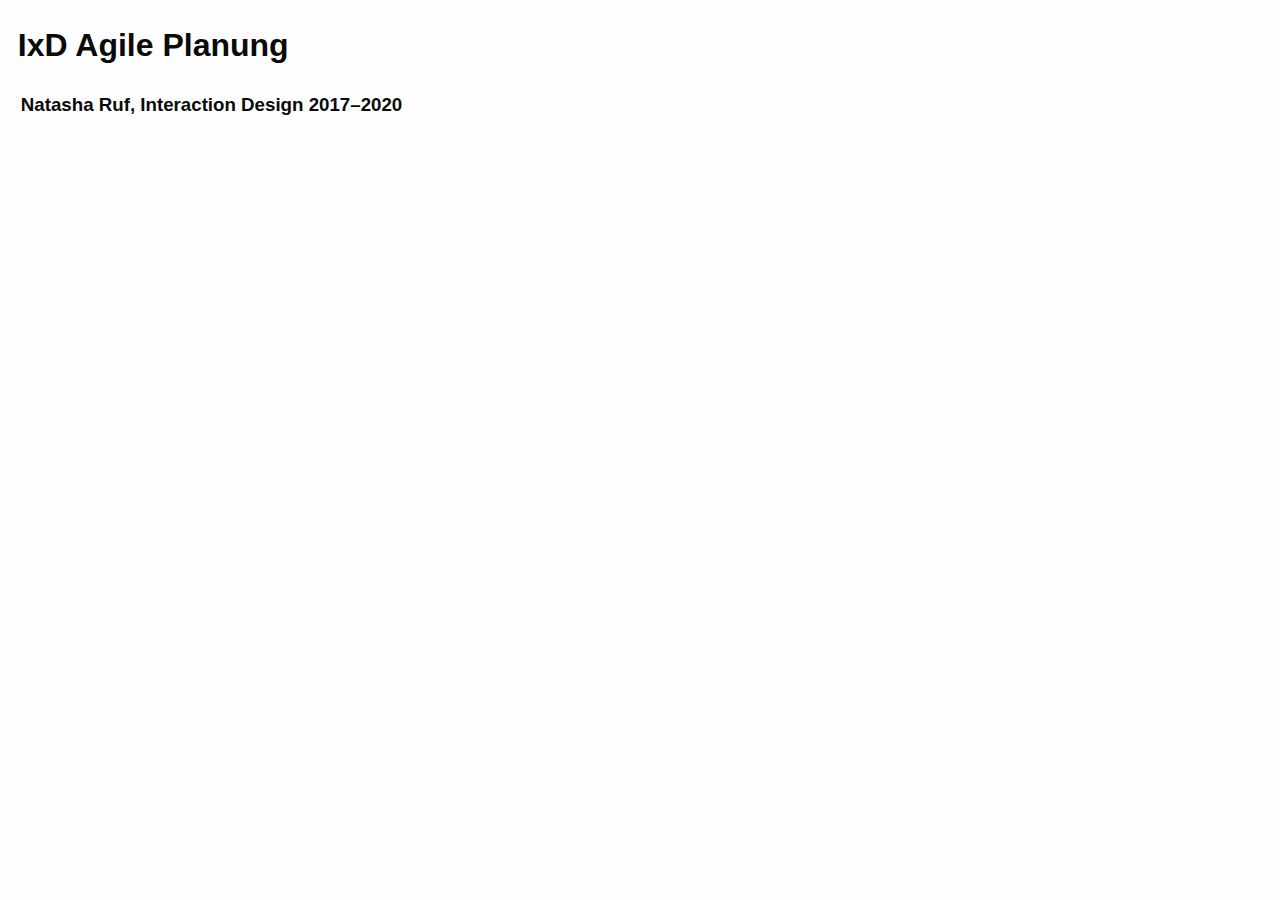
==== agileplanung.html @ 854b05c8 "diverse seiten" ====
<!doctype html>
<head>
<title> nat's dokumentation – Agile Planung </title>
  <!doctype html>
</head>
<html class="no-js" lang="en" dir="ltr">
<head>
  <meta charset="utf-8">
  <meta http-equiv="x-ua-compatible" content="ie=edge">
  <meta name="viewport" content="width=device-width, initial-scale=1.0">
  <title>Grid-3</title>
  <link rel="stylesheet" href="css/foundation.css">
  <link rel="stylesheet" href="css/app.css">
  <style>
    img{
    width:100%;
    max-width:auto !important;
    }
    .cell{
      border:0px;
    }
  </style>
</head>
<head>
  <meta charset="utf-8">
  <title>padding-left</title>
  <style>

    p { width: 30em; padding-left: 100px; border: 1px solid red; }

  </style>
  <h1>&nbsp;&nbsp;IxD Agile Planung</h1>
  <h3>&nbsp;&nbsp;&nbsp;&nbsp;Natasha Ruf, Interaction Design 2017–2020</h3>
</head>
</html>
---- css/app.css ----
.cell {
    background: rgba(200, 200, 200, 0.5);
    border:1px solid white;
}

/*img{
    width:100%;
    max-width:auto !important;
}*/
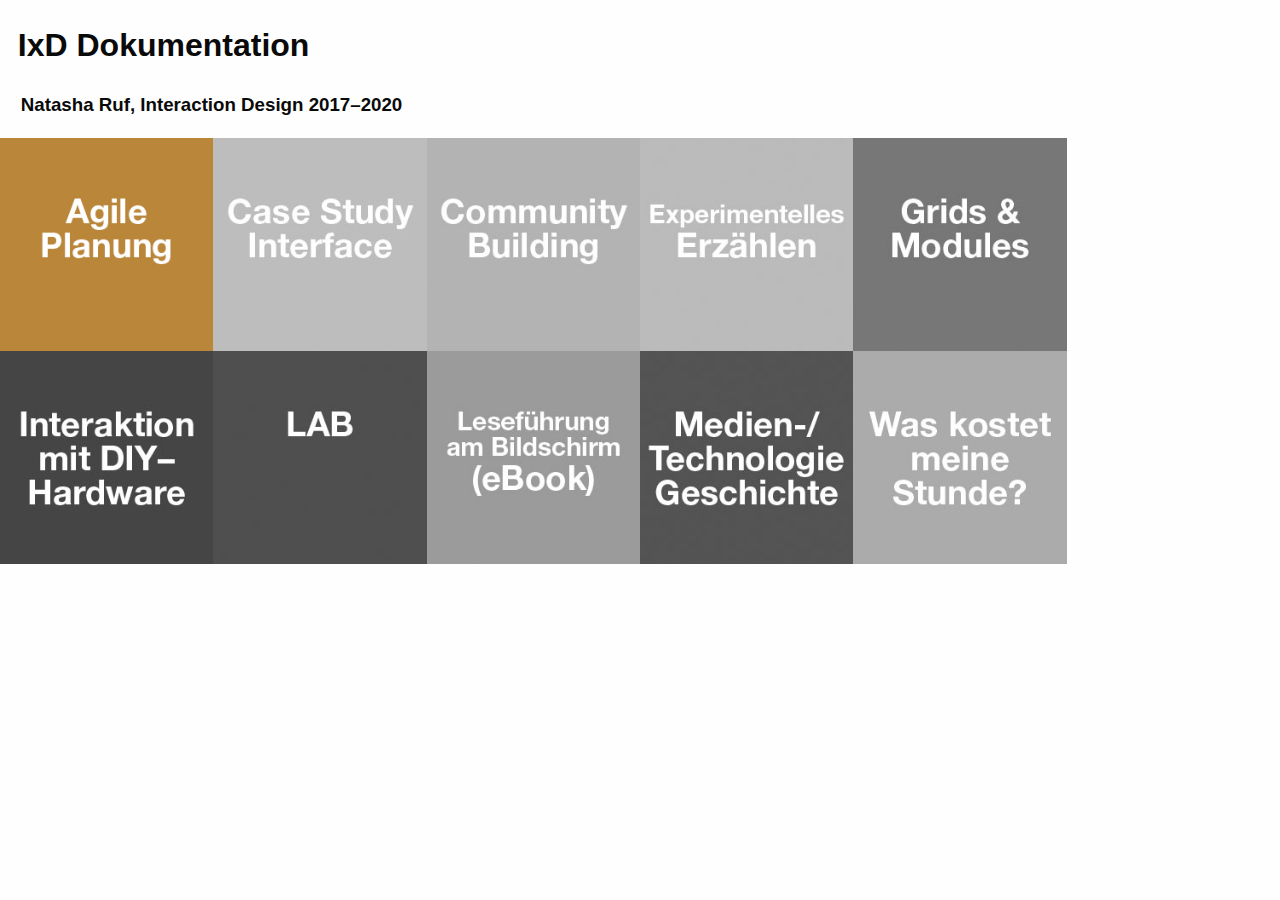
==== commit 4e94e4c9: "so..." ====
--- a/agileplanung.html
+++ b/agileplanung.html
@@ -29,7 +29,52 @@
     p { width: 30em; padding-left: 100px; border: 1px solid red; }
 
   </style>
-  <h1>&nbsp;&nbsp;IxD Agile Planung</h1>
+  <h1>&nbsp;&nbsp;IxD Dokumentation</h1>
   <h3>&nbsp;&nbsp;&nbsp;&nbsp;Natasha Ruf, Interaction Design 2017–2020</h3>
 </head>
+<body>
+<!-- Zeilen und Spalten horizontal -->
+<div class="grid-x">
+  <div class="cell small-2">
+   <a href="agileplanung.html"><img src="img/lektionen_quadrat1.jpg" alt=""></a>
+  </div>
+  <div class="cell small-2">
+   <a href="casestudy.html"><img src="img/lektionen_quadrat2grau.jpg" alt=""></a>
+  </div>
+  <div class="cell small-2">
+   <a href="community.html"><img src="img/lektionen_quadrat3grau.jpg" alt=""></a>
+  </div>
+  <div class="cell small-2">
+   <a href="erzahlen.html"><img src="img/lektionen_quadrat4grau.jpg" alt=""></a>
+  </div>
+  <div class="cell small-2">
+   <a href="gridsmodules.html"><img src="img/lektionen_quadrat5grau.jpg" alt=""></a>
+  </div>
+</div>
+<div class="grid-x">
+  <div class="cell small-2">
+   <a href="ixddiy.html"><img src="img/lektionen_quadrat6grau.jpg" alt=""></a>
+  </div>
+  <div class="cell small-2">
+   <a href="lab.html"><img src="img/lektionen_quadrat7grau.jpg" alt=""></a>
+  </div>
+  <div class="cell small-2">
+   <a href="ebook.html"><img src="img/lektionen_quadrat8grau.jpg" alt=""></a>
+  </div>
+  <div class="cell small-2">
+   <a href="geschichte.html"><img src="img/lektionen_quadrat9grau.jpg" alt=""></a>
+  </div>
+  <div class="cell small-2">
+   <a href="kostenstunde.html"><img src="img/lektionen_quadrat10grau.jpg" alt=""></a>
+  </div>
+</div>
+
+
+
+
+<script src="js/vendor/jquery.js"></script>
+<script src="js/vendor/what-input.js"></script>
+<script src="js/vendor/foundation.js"></script>
+<script src="js/app.js"></script>
+</body>
 </html>
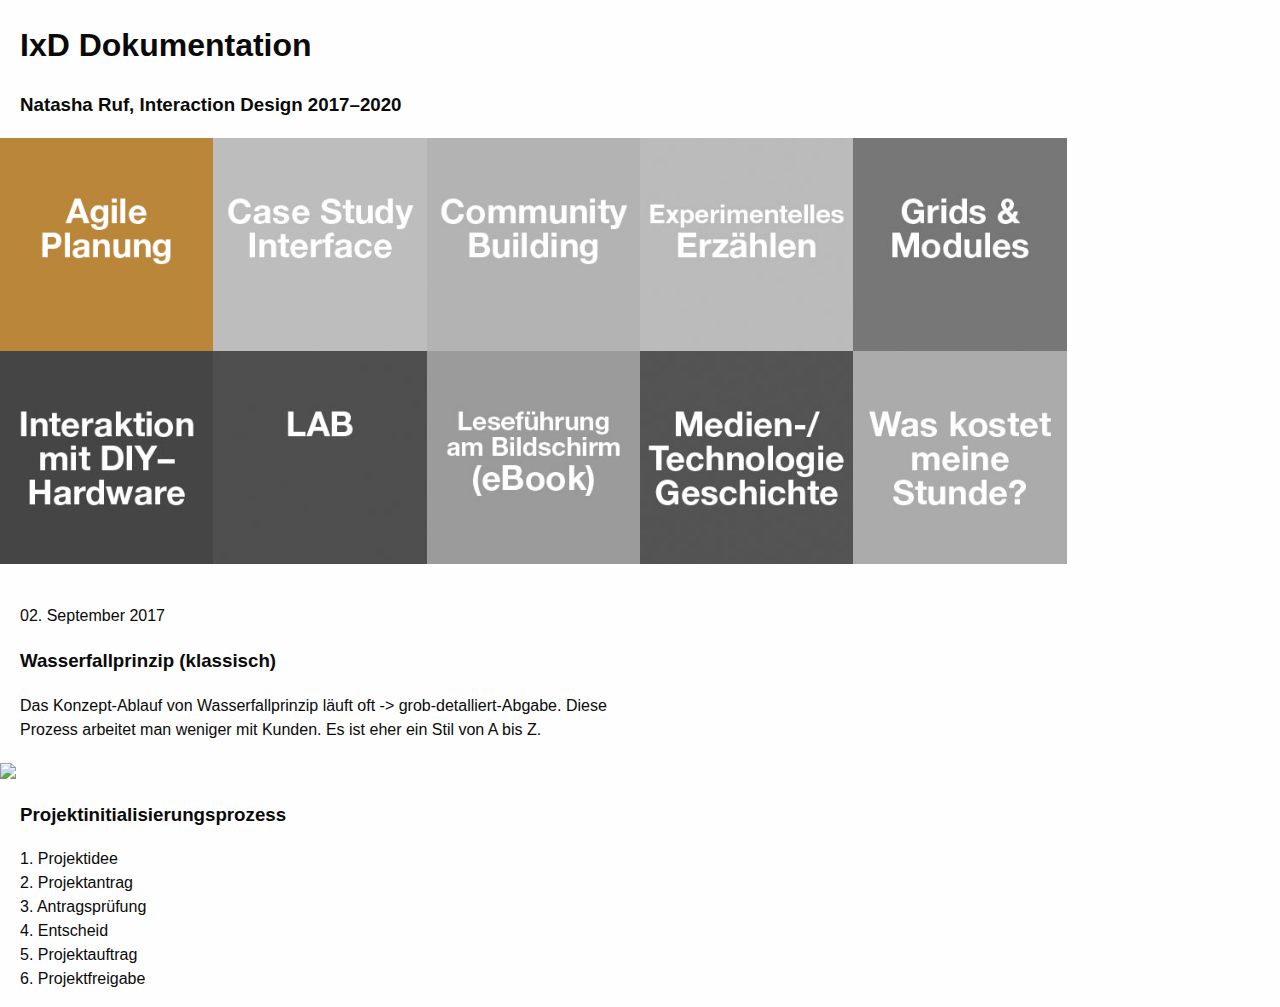
==== commit 8696308f: "korrekturen" ====
--- a/agileplanung.html
+++ b/agileplanung.html
@@ -26,11 +26,14 @@
   <title>padding-left</title>
   <style>
 
-    p { width: 30em; padding-left: 100px; border: 1px solid red; }
+    p { width: 40em; padding-left: 20px; }
+    h1 { width: 40em; padding-left: 20px; }
+    h3 { width: 40em; padding-left: 20px; }
+    img { width: 40em; }
 
   </style>
-  <h1>&nbsp;&nbsp;IxD Dokumentation</h1>
-  <h3>&nbsp;&nbsp;&nbsp;&nbsp;Natasha Ruf, Interaction Design 2017–2020</h3>
+  <h1>IxD Dokumentation</h1>
+  <h3>Natasha Ruf, Interaction Design 2017–2020</h3>
 </head>
 <body>
 <!-- Zeilen und Spalten horizontal -->
@@ -69,6 +72,27 @@
   </div>
 </div>
 
+<!-- Beiträge -->
+<head>
+  <body>
+  <meta charset="utf-8">
+  <title>padding-left</title>
+<br>
+<p>02. September 2017</p>
+<h3>Wasserfallprinzip (klassisch)</h3>
+<p>Das Konzept-Ablauf von Wasserfallprinzip läuft oft -> grob-detalliert-Abgabe. Diese Prozess arbeitet man weniger mit Kunden. Es ist eher ein Stil von A bis Z.</p>
+<img src="img/wasserfallprinzip.jpg">
+<br>
+  <h3>Projektinitialisierungsprozess</h3>
+  <p>1. Projektidee
+  <br>2. Projektantrag
+  <br>3. Antragsprüfung
+  <br>4. Entscheid
+  <br>5. Projektauftrag
+  <br>6. Projektfreigabe</p>
+
+  </body>
+</head>
 
 
 
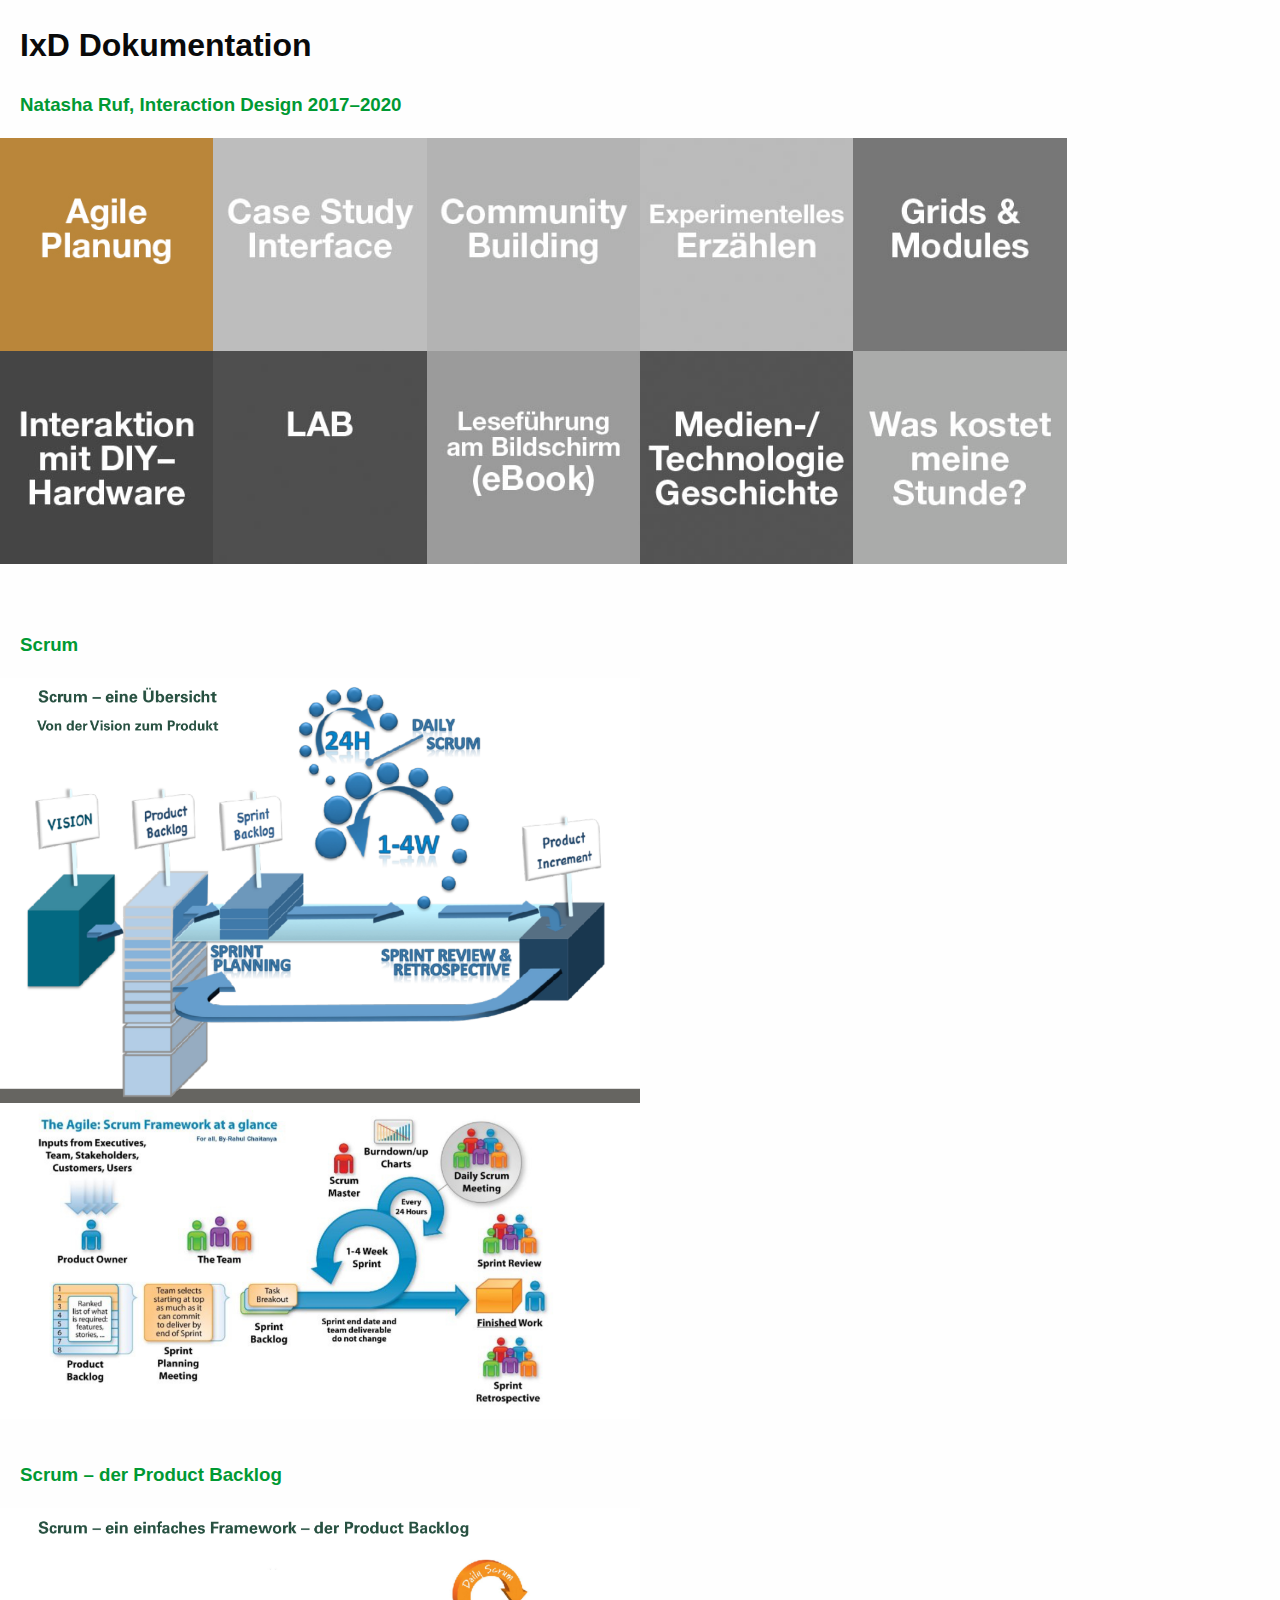
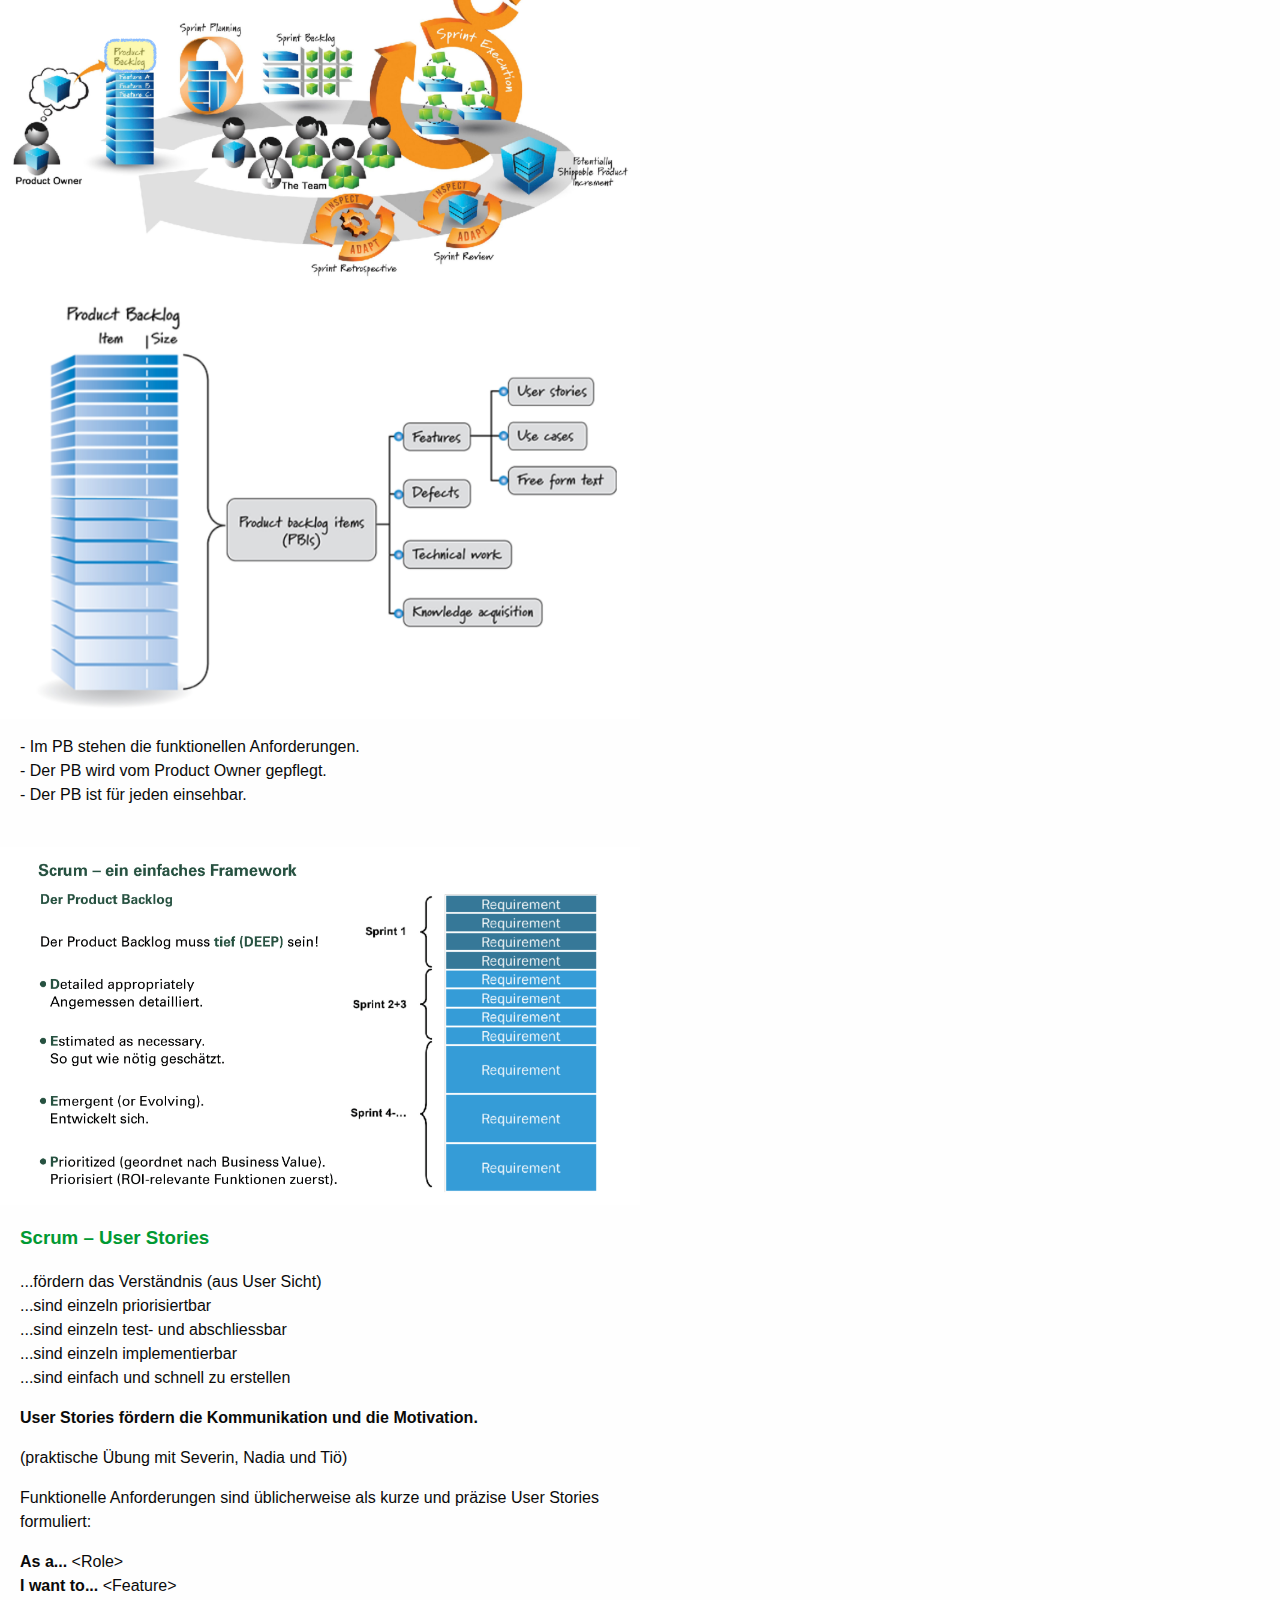
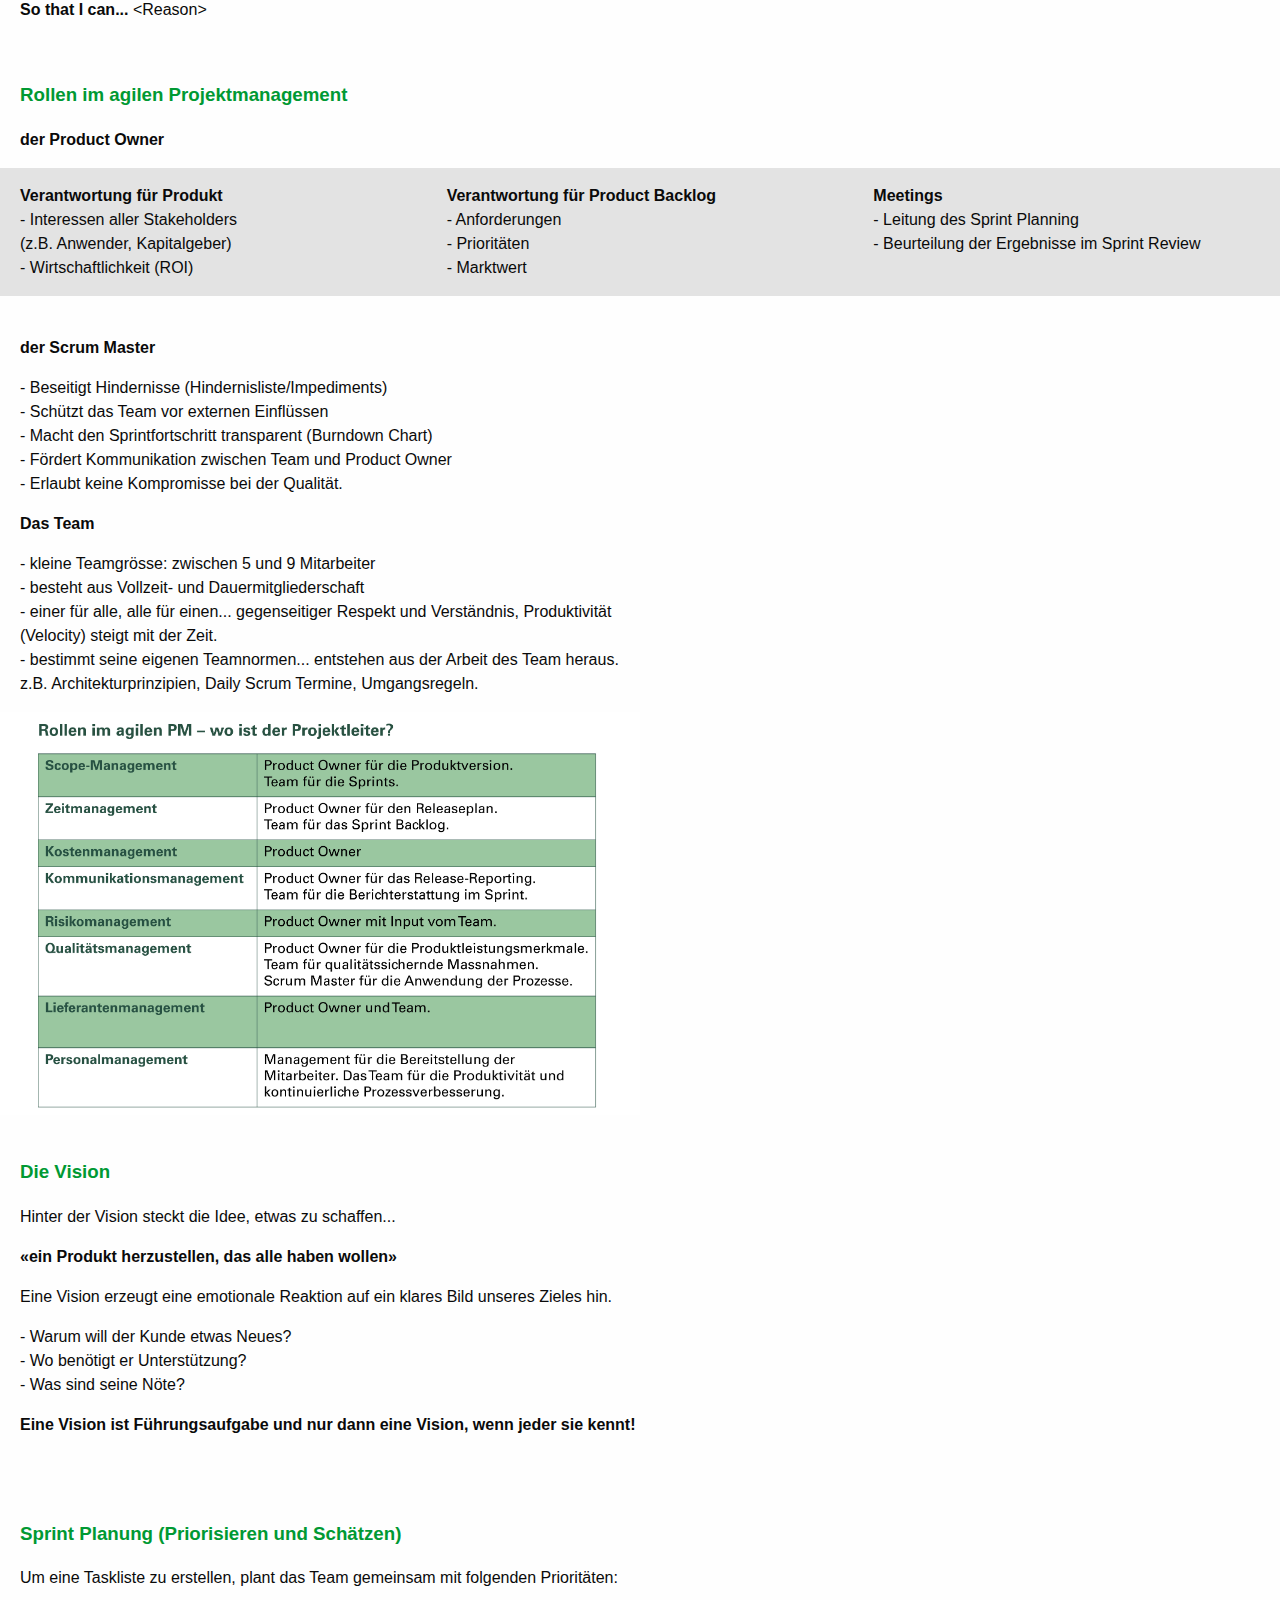
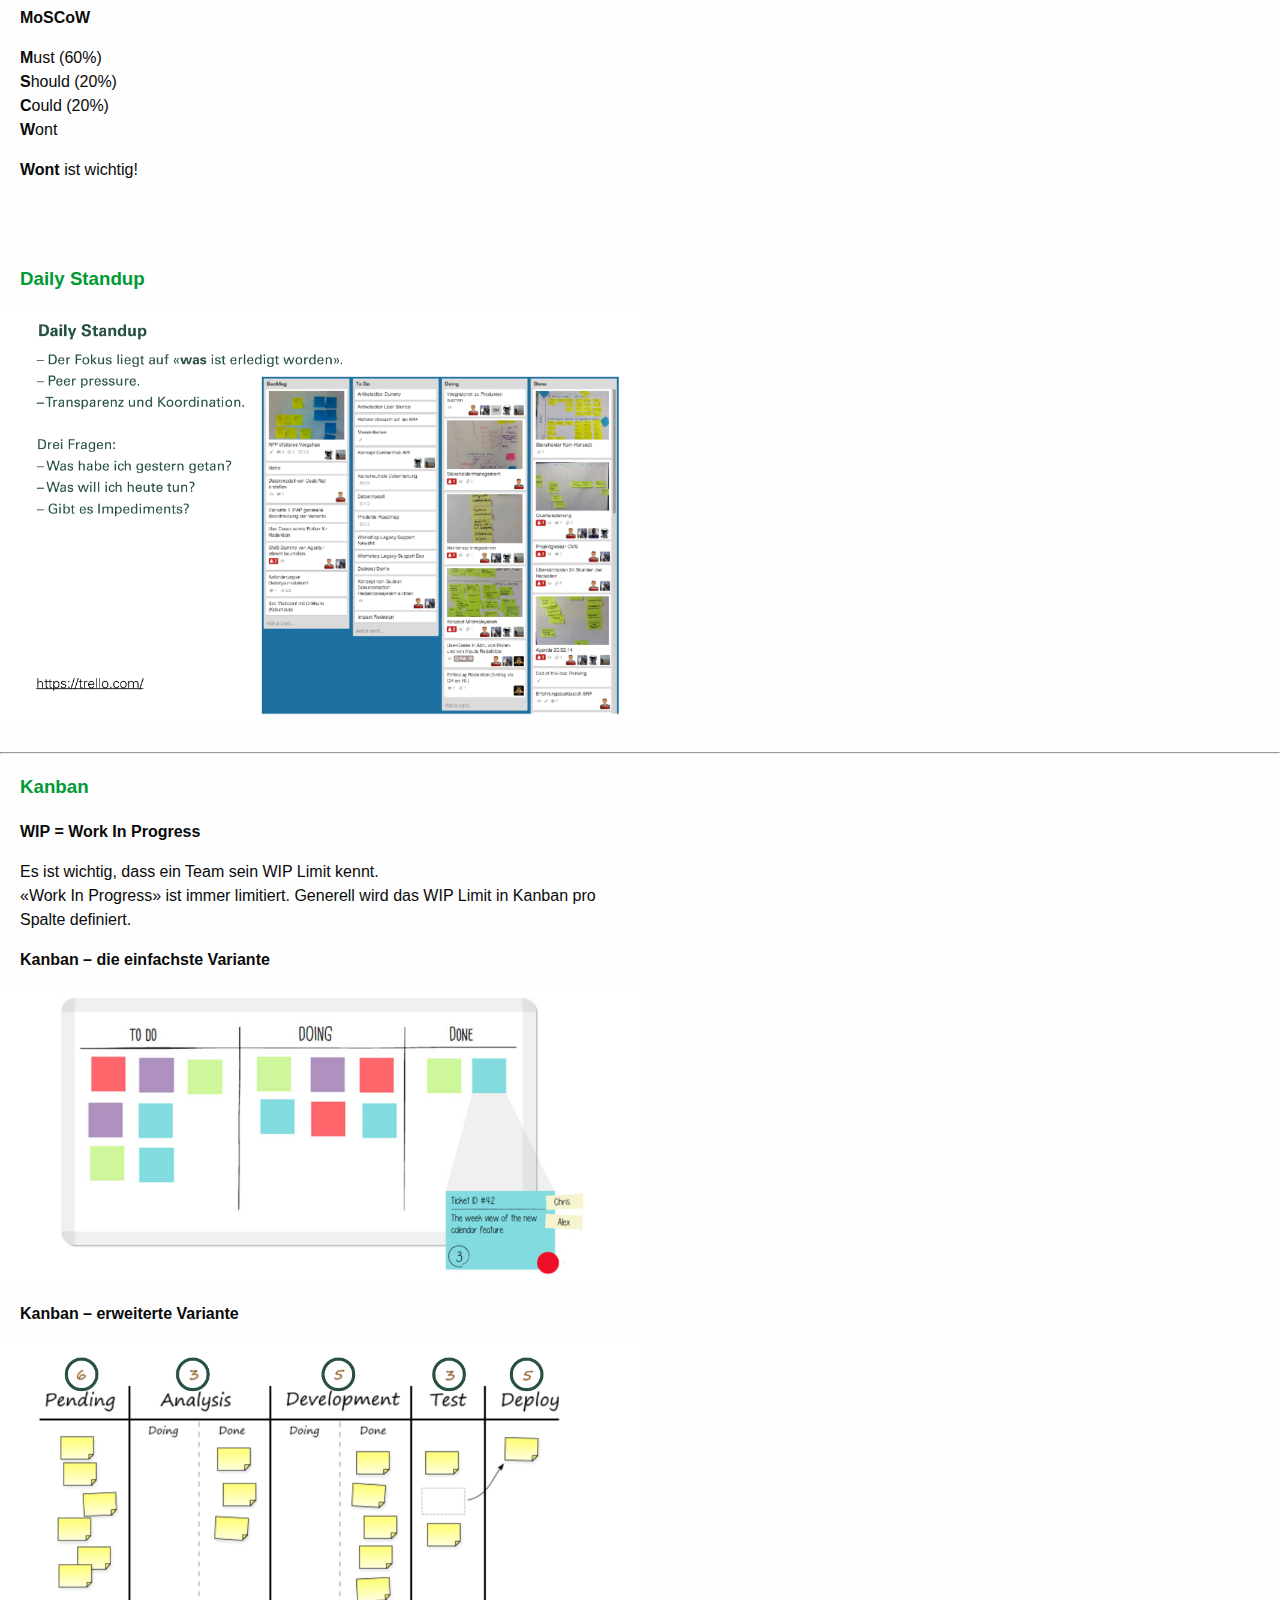
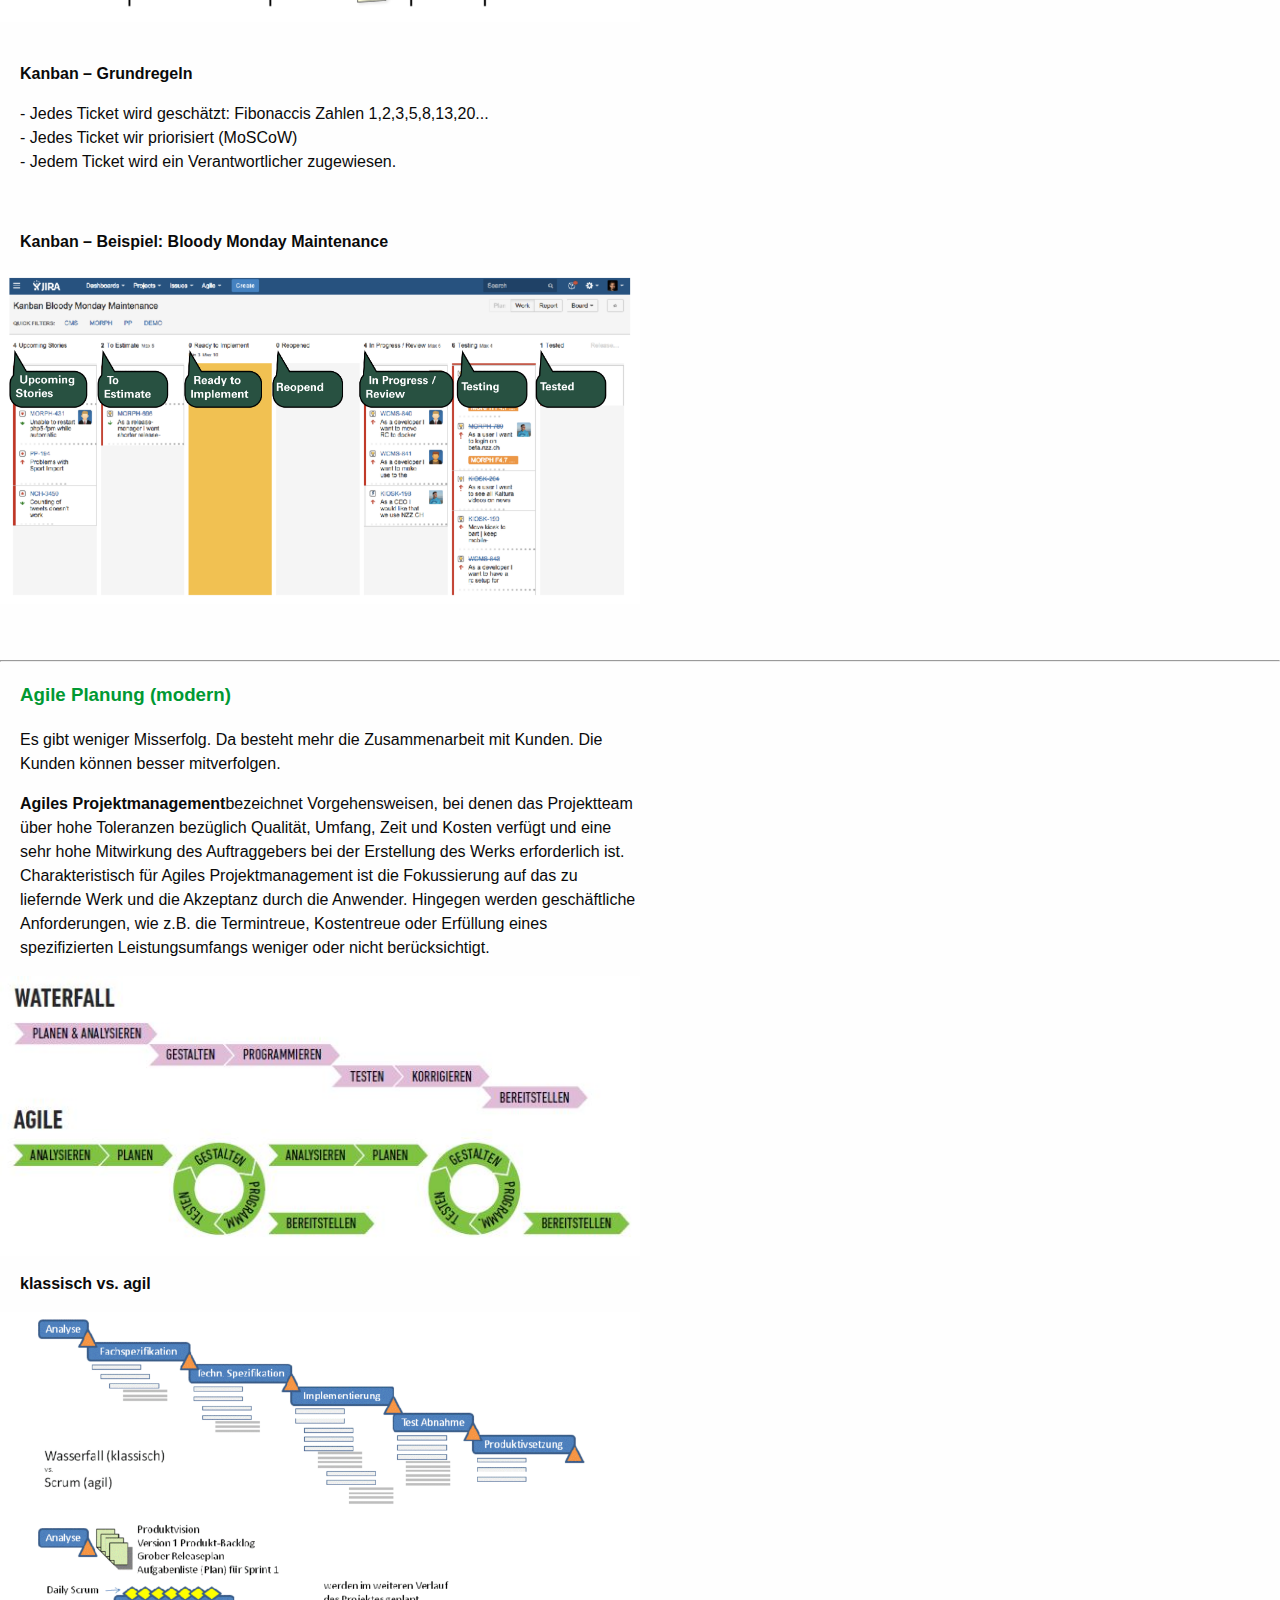
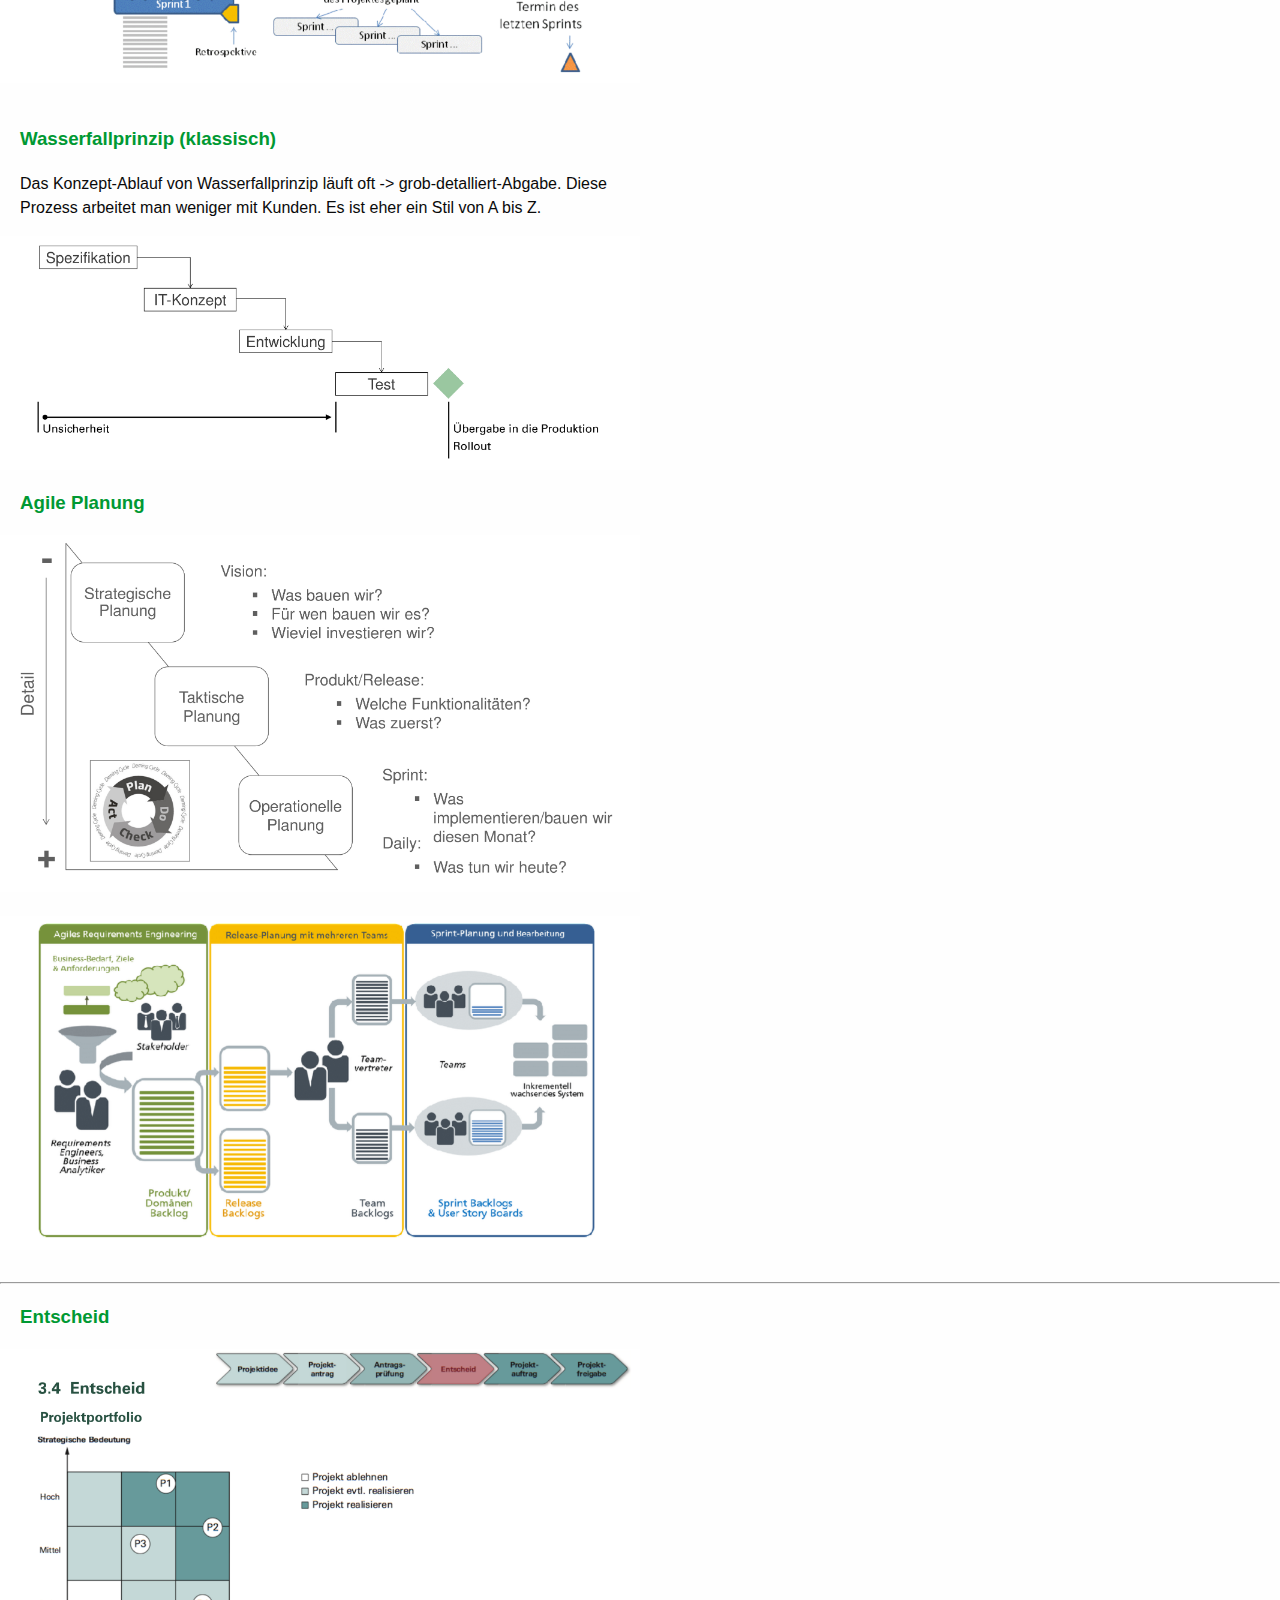
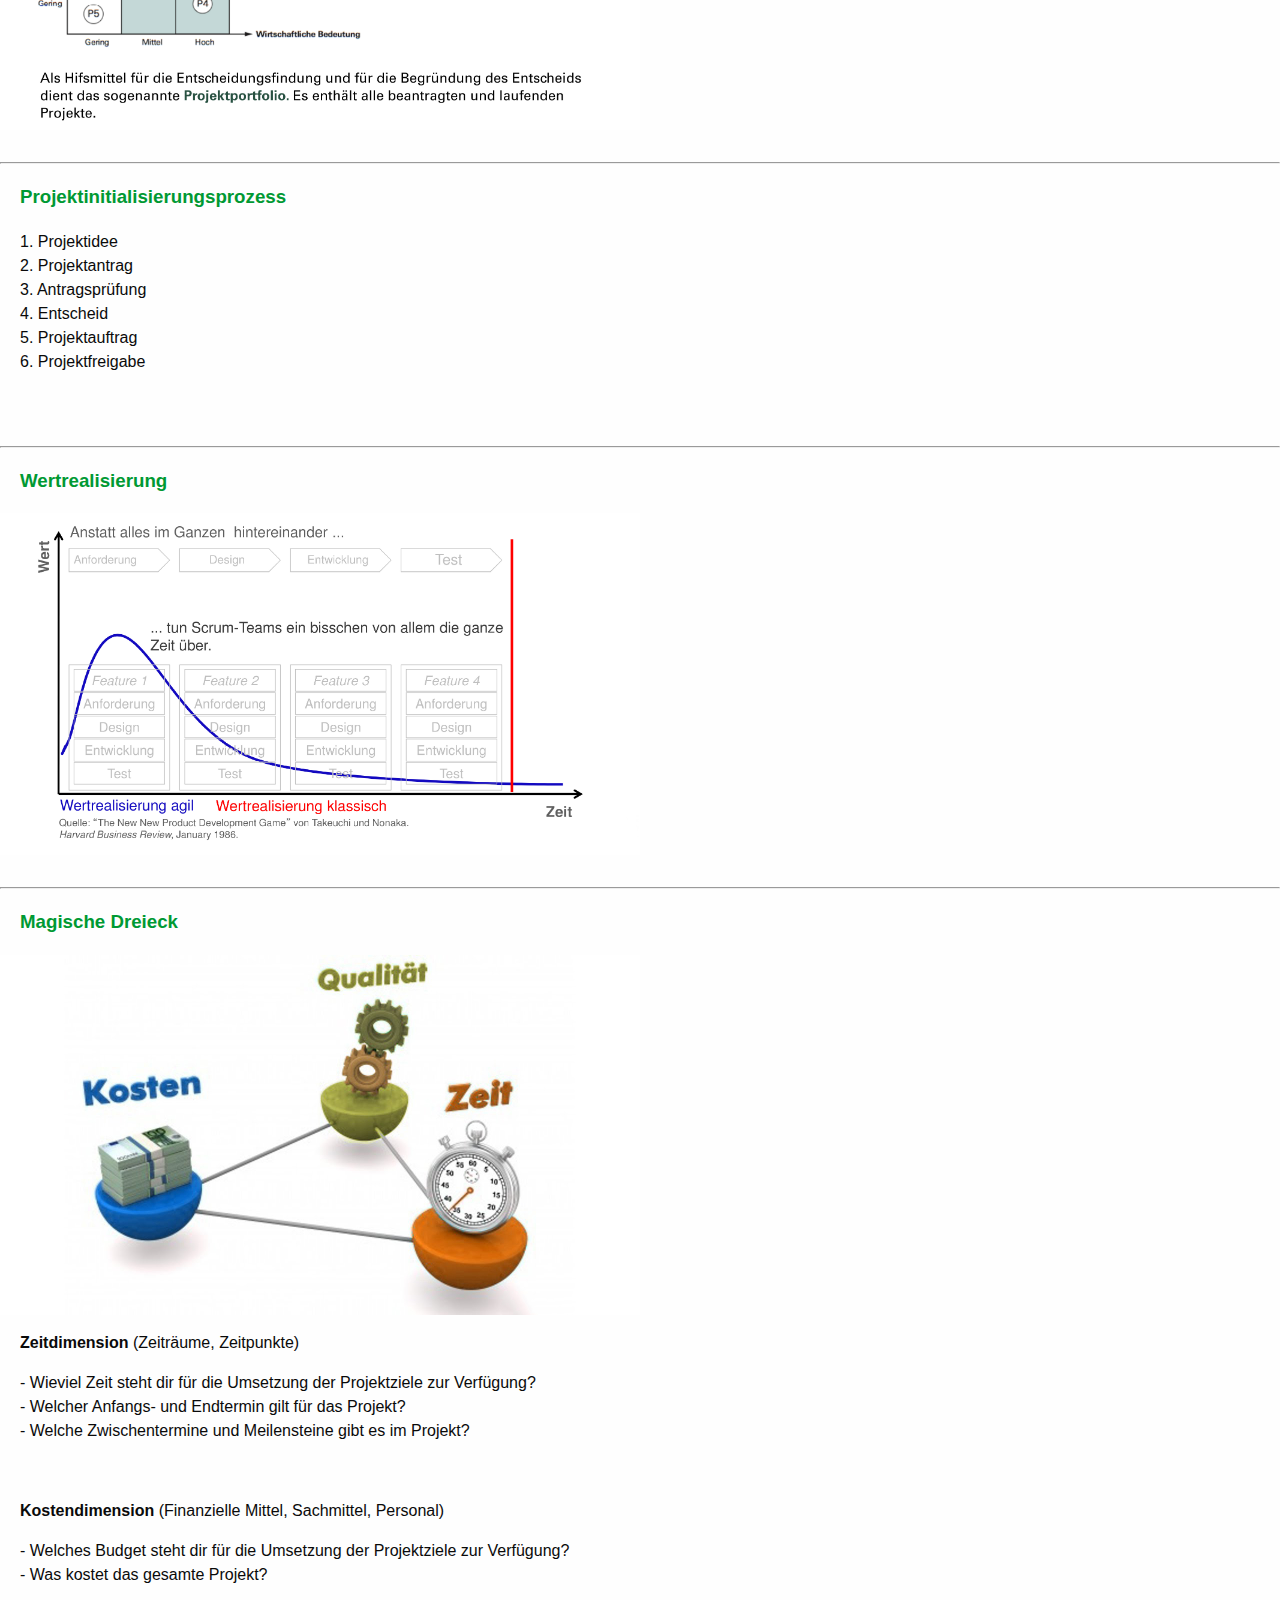
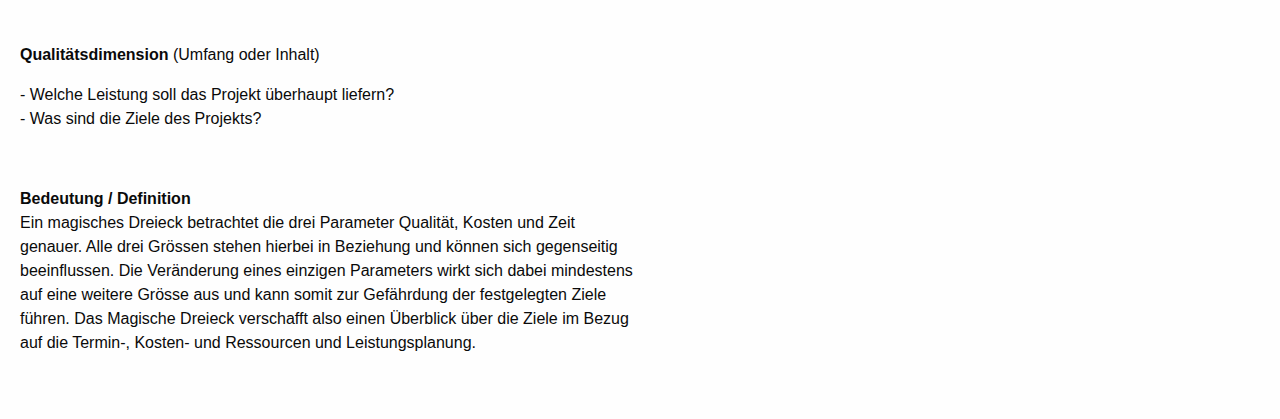
==== commit 470a341d: "klappt?" ====
--- a/agileplanung.html
+++ b/agileplanung.html
@@ -1,9 +1,11 @@
 <!doctype html>
+
 <head>
-<title> nat's dokumentation – Agile Planung </title>
+  <title> nat's dokumentation – Agile Planung </title>
   <!doctype html>
 </head>
 <html class="no-js" lang="en" dir="ltr">
+
 <head>
   <meta charset="utf-8">
   <meta http-equiv="x-ua-compatible" content="ie=edge">
@@ -12,93 +14,275 @@
   <link rel="stylesheet" href="css/foundation.css">
   <link rel="stylesheet" href="css/app.css">
   <style>
-    img{
-    width:100%;
-    max-width:auto !important;
-    }
-    .cell{
-      border:0px;
+    img {
+      width: 100%;
+      max-width: auto !important;
+    }
+
+    .cell {
+      border: 0px;
     }
   </style>
 </head>
+
 <head>
   <meta charset="utf-8">
   <title>padding-left</title>
   <style>
-
-    p { width: 40em; padding-left: 20px; }
-    h1 { width: 40em; padding-left: 20px; }
-    h3 { width: 40em; padding-left: 20px; }
-    img { width: 40em; }
-
+    p {
+      width: 40em;
+      padding-left: 20px;
+    }
+
+    h1 {
+      width: 40em;
+      padding-left: 20px;
+    }
+
+    h3 {
+      width: 40em;
+      padding-left: 20px;
+      color: rgb(0, 153, 51)
+    }
+
+    img {
+      width: 40em;
+    }
   </style>
   <h1>IxD Dokumentation</h1>
   <h3>Natasha Ruf, Interaction Design 2017–2020</h3>
 </head>
+
 <body>
-<!-- Zeilen und Spalten horizontal -->
-<div class="grid-x">
-  <div class="cell small-2">
-   <a href="agileplanung.html"><img src="img/lektionen_quadrat1.jpg" alt=""></a>
+  <!-- Zeilen und Spalten horizontal -->
+  <div class="grid-x">
+    <div class="cell small-2">
+      <a href="agileplanung.html"><img src="img/lektionen_quadrat1.jpg" alt=""></a>
+    </div>
+    <div class="cell small-2">
+      <a href="casestudy.html"><img src="img/lektionen_quadrat2grau.jpg" alt=""></a>
+    </div>
+    <div class="cell small-2">
+      <a href="community.html"><img src="img/lektionen_quadrat3grau.jpg" alt=""></a>
+    </div>
+    <div class="cell small-2">
+      <a href="erzahlen.html"><img src="img/lektionen_quadrat4grau.jpg" alt=""></a>
+    </div>
+    <div class="cell small-2">
+      <a href="gridsmodules.html"><img src="img/lektionen_quadrat5grau.jpg" alt=""></a>
+    </div>
   </div>
-  <div class="cell small-2">
-   <a href="casestudy.html"><img src="img/lektionen_quadrat2grau.jpg" alt=""></a>
+  <div class="grid-x">
+    <div class="cell small-2">
+      <a href="ixddiy.html"><img src="img/lektionen_quadrat6grau.jpg" alt=""></a>
+    </div>
+    <div class="cell small-2">
+      <a href="lab.html"><img src="img/lektionen_quadrat7grau.jpg" alt=""></a>
+    </div>
+    <div class="cell small-2">
+      <a href="ebook.html"><img src="img/lektionen_quadrat8grau.jpg" alt=""></a>
+    </div>
+    <div class="cell small-2">
+      <a href="geschichte.html"><img src="img/lektionen_quadrat9grau.jpg" alt=""></a>
+    </div>
+    <div class="cell small-2">
+      <a href="kostenstunde.html"><img src="img/lektionen_quadrat10grau.jpg" alt=""></a>
+    </div>
   </div>
-  <div class="cell small-2">
-   <a href="community.html"><img src="img/lektionen_quadrat3grau.jpg" alt=""></a>
-  </div>
-  <div class="cell small-2">
-   <a href="erzahlen.html"><img src="img/lektionen_quadrat4grau.jpg" alt=""></a>
-  </div>
-  <div class="cell small-2">
-   <a href="gridsmodules.html"><img src="img/lektionen_quadrat5grau.jpg" alt=""></a>
-  </div>
-</div>
-<div class="grid-x">
-  <div class="cell small-2">
-   <a href="ixddiy.html"><img src="img/lektionen_quadrat6grau.jpg" alt=""></a>
-  </div>
-  <div class="cell small-2">
-   <a href="lab.html"><img src="img/lektionen_quadrat7grau.jpg" alt=""></a>
-  </div>
-  <div class="cell small-2">
-   <a href="ebook.html"><img src="img/lektionen_quadrat8grau.jpg" alt=""></a>
-  </div>
-  <div class="cell small-2">
-   <a href="geschichte.html"><img src="img/lektionen_quadrat9grau.jpg" alt=""></a>
-  </div>
-  <div class="cell small-2">
-   <a href="kostenstunde.html"><img src="img/lektionen_quadrat10grau.jpg" alt=""></a>
-  </div>
-</div>
-
-<!-- Beiträge -->
-<head>
-  <body>
-  <meta charset="utf-8">
-  <title>padding-left</title>
-<br>
-<p>02. September 2017</p>
-<h3>Wasserfallprinzip (klassisch)</h3>
-<p>Das Konzept-Ablauf von Wasserfallprinzip läuft oft -> grob-detalliert-Abgabe. Diese Prozess arbeitet man weniger mit Kunden. Es ist eher ein Stil von A bis Z.</p>
-<img src="img/wasserfallprinzip.jpg">
-<br>
-  <h3>Projektinitialisierungsprozess</h3>
-  <p>1. Projektidee
-  <br>2. Projektantrag
-  <br>3. Antragsprüfung
-  <br>4. Entscheid
-  <br>5. Projektauftrag
-  <br>6. Projektfreigabe</p>
-
-  </body>
-</head>
-
-
-
-<script src="js/vendor/jquery.js"></script>
-<script src="js/vendor/what-input.js"></script>
-<script src="js/vendor/foundation.js"></script>
-<script src="js/app.js"></script>
+
+  <!-- Beiträge -->
+
+  <head>
+
+    <body>
+      <meta charset="utf-8">
+      <title>padding-left</title>
+      <br>
+      <br>
+      <h3>Scrum</h3>
+      <img src="img/scrum_ubersicht.jpg">
+      <img src="img/scrum_ubersicht_2.jpg">
+      <br>
+      <br>
+      <h3>Scrum – der Product Backlog</h3>
+      <img src="img/scrum_product_backlog.jpg">
+      <img src="img/scrum_product_backlog_2.jpg">
+      <p>- Im PB stehen die funktionellen Anforderungen.
+        <br>- Der PB wird vom Product Owner gepflegt.
+        <br>- Der PB ist für jeden einsehbar.</p>
+      <br>
+      <img src="img/scrum_pb_deep.jpg">
+      <br>
+      <h3>Scrum – User Stories</h3>
+      <p>...fördern das Verständnis (aus User Sicht)
+        <br>...sind einzeln priorisiertbar
+        <br>...sind einzeln test- und abschliessbar
+        <br>...sind einzeln implementierbar
+        <br>...sind einfach und schnell zu erstellen</p>
+      <p><b>User Stories fördern die Kommunikation und die Motivation.</b></p>
+      <p>(praktische Übung mit Severin, Nadia und Tiö)</p>
+      <p>Funktionelle Anforderungen sind üblicherweise als kurze und präzise User Stories formuliert:</p>
+      <p><b>As a...</b> &#060;Role&#062;
+        <br><b>I want to...</b> &#060;Feature&#062;
+        <br><b>So that I can...</b> &#060;Reason&#062;</p>
+      <br>
+      <h3>Rollen im agilen Projektmanagement</h3>
+      <p><b>der Product Owner</b></p>
+      <div class="grid-x">
+        <div class="cell medium-4 bgpurple">
+          <p><b>Verantwortung für Produkt</b>
+            <br>- Interessen aller Stakeholders
+            <br> (z.B. Anwender, Kapitalgeber)
+            <br>- Wirtschaftlichkeit (ROI)</p>
+        </div>
+        <div class="cell medium-4">
+          <p><b>Verantwortung für Product Backlog</b>
+            <br>- Anforderungen
+            <br>- Prioritäten
+            <br>- Marktwert</p>
+        </div>
+        <div class="cell medium-4">
+          <p><b>Meetings</b>
+            <br>- Leitung des Sprint Planning
+            <br>- Beurteilung der Ergebnisse im Sprint Review</p>
+        </div>
+      </div>
+      <br>
+      <p><b>der Scrum Master</b></p>
+      <p>- Beseitigt Hindernisse (Hindernisliste/Impediments)
+        <br>- Schützt das Team vor externen Einflüssen
+        <br>- Macht den Sprintfortschritt transparent (Burndown Chart)
+        <br>- Fördert Kommunikation zwischen Team und Product Owner
+        <br>- Erlaubt keine Kompromisse bei der Qualität.</p>
+      <p><b>Das Team</b></p>
+      <p>- kleine Teamgrösse: zwischen 5 und 9 Mitarbeiter
+        <br>- besteht aus Vollzeit- und Dauermitgliederschaft
+        <br>- einer für alle, alle für einen... gegenseitiger Respekt und Verständnis, Produktivität (Velocity) steigt mit der Zeit.
+        <br>- bestimmt seine eigenen Teamnormen... entstehen aus der Arbeit des Team heraus. z.B. Architekturprinzipien, Daily Scrum Termine, Umgangsregeln.</p>
+      <img src="img/scrum_pb_projektleiter.jpg">
+      <br>
+      <br>
+      <h3>Die Vision</h3>
+      <p>Hinter der Vision steckt die Idee, etwas zu schaffen...</p>
+      <p><b>&#171;ein Produkt herzustellen, das alle haben wollen&#187;</b></p>
+      <p>Eine Vision erzeugt eine emotionale Reaktion auf ein klares Bild unseres Zieles hin.</p>
+      <p>- Warum will der Kunde etwas Neues?
+        <br>- Wo benötigt er Unterstützung?
+        <br>- Was sind seine Nöte?</p>
+      <p><b>Eine Vision ist Führungsaufgabe und nur dann eine Vision, wenn jeder sie kennt!</b></p>
+      <br>
+      <br>
+      <h3>Sprint Planung (Priorisieren und Schätzen)</h3>
+      <p>Um eine Taskliste zu erstellen, plant das Team gemeinsam mit folgenden Prioritäten:</p>
+      <p><b>MoSCoW</b></p>
+      <p><b>M</b>ust (60%)
+        <br><b>S</b>hould (20%)
+        <br><b>C</b>ould (20%)
+        <br><b>W</b>ont</p>
+      <p><b>Wont</b> ist wichtig!</p>
+      <br>
+      <br>
+      <h3>Daily Standup</h3>
+      <img src="img/scrum_daily_standup.jpg">
+      <br>
+      <br>
+      <hr>
+      <h3>Kanban</h3>
+      <p><b>WIP = Work In Progress</b></p>
+      <p>Es ist wichtig, dass ein Team sein WIP Limit kennt.
+        <br>&#171;Work In Progress&#187; ist immer limitiert. Generell wird das WIP Limit in Kanban pro Spalte definiert.</p>
+      <p><b>Kanban – die einfachste Variante</b></p>
+      <img src="img/kanban_einfachste_variante.jpg">
+      <p><b>Kanban – erweiterte Variante</b></p>
+      <img src="img/kanban_erweiterte_variante.jpg">
+      <br>
+      <br>
+      <p><b>Kanban – Grundregeln</b></p>
+      <p>- Jedes Ticket wird geschätzt: Fibonaccis Zahlen 1,2,3,5,8,13,20...
+        <br>- Jedes Ticket wir priorisiert (MoSCoW)
+        <br>- Jedem Ticket wird ein Verantwortlicher zugewiesen.</p>
+      <br>
+      <p><b>Kanban – Beispiel: Bloody Monday Maintenance</b></p>
+      <img src="img/kanban_bloody_monday_maintenance.jpg">
+      <br>
+      <br>
+      <br>
+      <hr>
+      <h3>Agile Planung (modern)</h3>
+      <p>Es gibt weniger Misserfolg. Da besteht mehr die Zusammenarbeit mit Kunden. Die Kunden können besser mitverfolgen.</p>
+      <p><b>Agiles Projektmanagement</b>bezeichnet Vorgehensweisen, bei denen das Projektteam über hohe Toleranzen bezüglich Qualität, Umfang, Zeit und Kosten verfügt und eine sehr hohe Mitwirkung des Auftraggebers bei der Erstellung des Werks erforderlich
+        ist. Charakteristisch für Agiles Projektmanagement ist die Fokussierung auf das zu liefernde Werk und die Akzeptanz durch die Anwender. Hingegen werden geschäftliche Anforderungen, wie z.B. die Termintreue, Kostentreue oder Erfüllung eines spezifizierten
+        Leistungsumfangs weniger oder nicht berücksichtigt.</p>
+      <img src="img/waterfallagile.jpg">
+      <br>
+      <p><b>klassisch vs. agil</b></p>
+      <img src="img/klassisch-agil.jpg">
+      <br>
+      <br>
+      <h3>Wasserfallprinzip (klassisch)</h3>
+      <p>Das Konzept-Ablauf von Wasserfallprinzip läuft oft -> grob-detalliert-Abgabe. Diese Prozess arbeitet man weniger mit Kunden. Es ist eher ein Stil von A bis Z.</p>
+      <img src="img/wasserfallprinzip.jpg">
+      <br>
+      <h3>Agile Planung</h3>
+      <img src="img/agileplanung1.jpg">
+      <br>
+      <br>
+      <img src="img/agileplanung2.jpg">
+      <br>
+      <br>
+      <hr>
+      <h3>Entscheid</h3>
+        <img src="img/projektsentscheidung.jpg">
+      <br>
+      <br>
+      <hr>
+      <h3>Projektinitialisierungsprozess</h3>
+      <p>1. Projektidee
+        <br>2. Projektantrag
+        <br>3. Antragsprüfung
+        <br>4. Entscheid
+        <br>5. Projektauftrag
+        <br>6. Projektfreigabe</p>
+      <br>
+      <br>
+      <hr>
+      <h3>Wertrealisierung</h3>
+      <img src="img/wertrealisierung.jpg">
+      <br>
+      <br>
+      <hr>
+      <h3>Magische Dreieck</h3>
+      <img src="img/magischedreieck.jpg">
+      <br>
+      <p><b>Zeitdimension</b> (Zeiträume, Zeitpunkte)</p>
+        <p>- Wieviel Zeit steht dir für die Umsetzung der Projektziele zur Verfügung?
+          <br>- Welcher Anfangs- und Endtermin gilt für das Projekt?
+          <br>- Welche Zwischentermine und Meilensteine gibt es im Projekt?</p>
+          <br>
+      <p><b>Kostendimension</b> (Finanzielle Mittel, Sachmittel, Personal)</p>
+      <p>- Welches Budget steht dir für die Umsetzung der Projektziele zur Verfügung?
+        <br>- Was kostet das gesamte Projekt?</p>
+        <br>
+      <p><b>Qualitätsdimension</b> (Umfang oder Inhalt)</p>
+      <p>- Welche Leistung soll das Projekt überhaupt liefern?
+        <br>- Was sind die Ziele des Projekts?</p>
+        <br>
+        <p><b>Bedeutung / Definition</b>
+          <br>Ein magisches Dreieck betrachtet die drei Parameter Qualität, Kosten und Zeit genauer. Alle drei Grössen stehen
+          hierbei in Beziehung und können sich gegenseitig beeinflussen. Die Veränderung eines einzigen Parameters wirkt sich
+          dabei mindestens auf eine weitere Grösse aus und kann somit zur Gefährdung der festgelegten Ziele führen.
+           Das Magische Dreieck verschafft also einen Überblick über die Ziele im Bezug auf die Termin-, Kosten- und Ressourcen und Leistungsplanung.</p>
+           <br>
+           <br>
+    </body>
+  </head>
+
+
+
+  <script src="js/vendor/jquery.js"></script>
+  <script src="js/vendor/what-input.js"></script>
+  <script src="js/vendor/foundation.js"></script>
+  <script src="js/app.js"></script>
 </body>
+
 </html>
